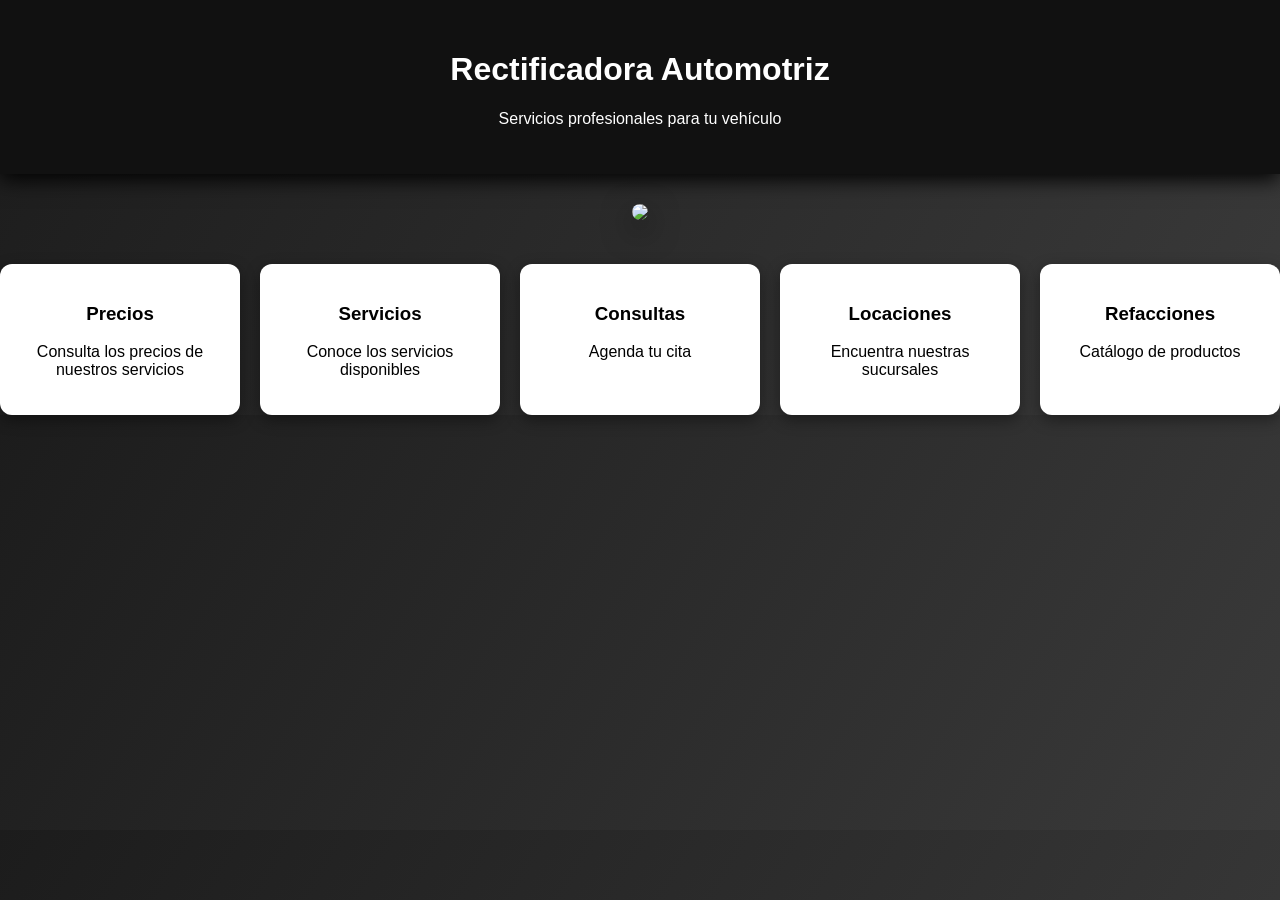
==== index.html @ a3625910 "Add files via upload" ====
<!DOCTYPE html>
<html lang="es">

<head>
<meta charset="UTF-8">
<title>Rectificadora Automotriz</title>
<link rel="stylesheet" href="styles.css">
</head>

<body>

<header>
<h1>Rectificadora Automotriz</h1>
<p>Servicios profesionales para tu vehículo</p>
</header>

<div class="inicio">

<div class="imagen">
<img src="https://images.unsplash.com/photo-1503376780353-7e6692767b70">
</div>

<div class="menu">

<a href="precios.html" class="card">
<h3>Precios</h3>
<p>Consulta los precios de nuestros servicios</p>
</a>

<a href="servicios.html" class="card">
<h3>Servicios</h3>
<p>Conoce los servicios disponibles</p>
</a>

<a href="consultas.html" class="card">
<h3>Consultas</h3>
<p>Agenda tu cita</p>
</a>

<a href="locaciones.html" class="card">
<h3>Locaciones</h3>
<p>Encuentra nuestras sucursales</p>
</a>

<a href="refacciones.html" class="card">
<h3>Refacciones</h3>
<p>Catálogo de productos</p>
</a>

</div>

</div>

</body>
</html>
---- styles.css ----
body{
font-family: Arial;
margin:0;
background:linear-gradient(120deg,#1c1c1c,#3a3a3a);
color:white;
text-align:center;
}

/* Header */

header{
background:#111;
padding:30px;
box-shadow:0px 5px 20px black;
}

/* Imagen inicio */

.imagen img{
width:60%;
margin-top:30px;
border-radius:12px;
box-shadow:0px 10px 30px rgba(0,0,0,0.6);
transition:transform 0.4s;
}

.imagen img:hover{
transform:scale(1.05);
}

/* Menu */

.menu{
display:flex;
flex-wrap:wrap;
justify-content:center;
gap:20px;
margin-top:40px;
}

.card{
background:white;
color:black;
width:200px;
padding:20px;
border-radius:12px;
text-decoration:none;
box-shadow:0px 5px 15px rgba(0,0,0,0.4);
transition:all 0.3s;
}

.card:hover{
transform:translateY(-8px);
background:#e63946;
color:white;
}

/* Contenido de páginas */

.contenido{
background:white;
color:black;
width:70%;
margin:50px auto;
padding:40px;
border-radius:12px;
box-shadow:0px 10px 25px rgba(0,0,0,0.5);
}

/* Tablas */

table{
width:100%;
border-collapse:collapse;
margin-top:20px;
}

table, th, td{
border:1px solid #ccc;
}

th{
background:#e63946;
color:white;
}

th, td{
padding:10px;
}

/* Boton volver */

.volver{
display:inline-block;
margin-top:30px;
padding:12px 25px;
background:#e63946;
color:white;
text-decoration:none;
border-radius:8px;
transition:0.3s;
}

.volver:hover{
background:#c1121f;
}
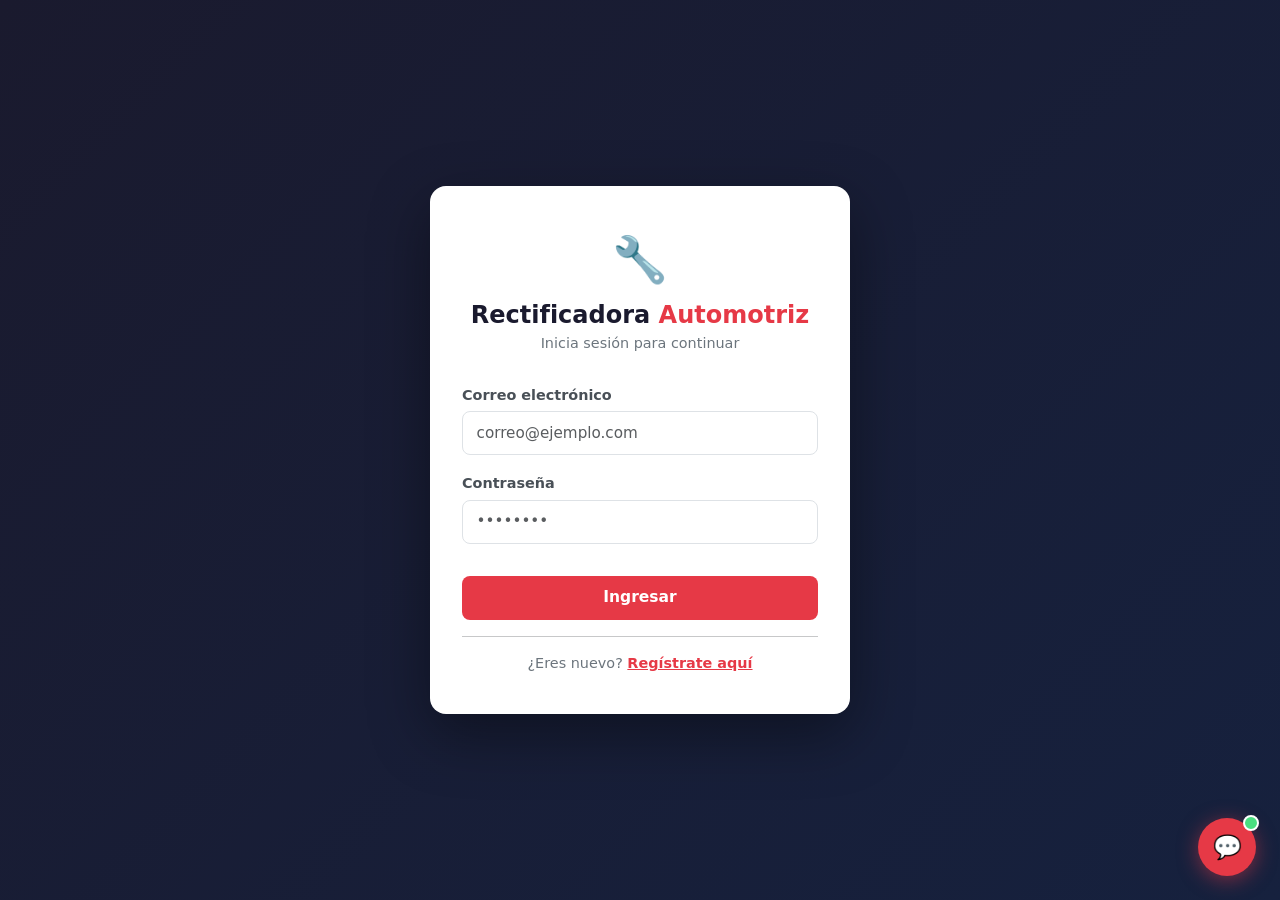
==== commit 7c3069c1: "Add files via upload" ====
--- a/index.html
+++ b/index.html
@@ -1,55 +1,108 @@
-<!DOCTYPE html>
-<html lang="es">
-
-<head>
-<meta charset="UTF-8">
-<title>Rectificadora Automotriz</title>
-<link rel="stylesheet" href="styles.css">
-</head>
-
-<body>
-
-<header>
-<h1>Rectificadora Automotriz</h1>
-<p>Servicios profesionales para tu vehículo</p>
-</header>
-
-<div class="inicio">
-
-<div class="imagen">
-<img src="https://images.unsplash.com/photo-1503376780353-7e6692767b70">
-</div>
-
-<div class="menu">
-
-<a href="precios.html" class="card">
-<h3>Precios</h3>
-<p>Consulta los precios de nuestros servicios</p>
-</a>
-
-<a href="servicios.html" class="card">
-<h3>Servicios</h3>
-<p>Conoce los servicios disponibles</p>
-</a>
-
-<a href="consultas.html" class="card">
-<h3>Consultas</h3>
-<p>Agenda tu cita</p>
-</a>
-
-<a href="locaciones.html" class="card">
-<h3>Locaciones</h3>
-<p>Encuentra nuestras sucursales</p>
-</a>
-
-<a href="refacciones.html" class="card">
-<h3>Refacciones</h3>
-<p>Catálogo de productos</p>
-</a>
-
-</div>
-
-</div>
-
-</body>
-</html>+<!DOCTYPE html>
+<html lang="es">
+<head>
+<meta charset="UTF-8">
+<meta name="viewport" content="width=device-width, initial-scale=1.0">
+<title>Inicio – Rectificadora Automotriz</title>
+<link href="https://cdn.jsdelivr.net/npm/bootstrap@5.3.3/dist/css/bootstrap.min.css" rel="stylesheet">
+<link rel="stylesheet" href="styles.css">
+</head>
+<body>
+
+<!-- NAVBAR -->
+<nav class="navbar navbar-expand-lg">
+  <div class="container-fluid px-4">
+    <a class="navbar-brand" href="index.html">🔧 Rectificadora <span>Automotriz</span></a>
+    <button class="navbar-toggler" type="button" data-bs-toggle="collapse" data-bs-target="#navMenu">
+      <span class="navbar-toggler-icon"></span>
+    </button>
+    <div class="collapse navbar-collapse" id="navMenu">
+      <ul class="navbar-nav me-auto ms-3 gap-1">
+        <li class="nav-item"><a class="nav-link active" href="index.html">🏠 Inicio</a></li>
+        <li class="nav-item"><a class="nav-link" href="precios.html">💰 Precios</a></li>
+        <li class="nav-item"><a class="nav-link" href="servicios.html">🛠 Servicios</a></li>
+        <li class="nav-item"><a class="nav-link" href="consultas.html">📅 Agendar</a></li>
+        <li class="nav-item"><a class="nav-link" href="locaciones.html">📍 Locaciones</a></li>
+        <li class="nav-item"><a class="nav-link" href="refacciones.html">🔩 Refacciones</a></li>
+      </ul>
+      <div class="d-flex align-items-center gap-3 mt-2 mt-lg-0">
+        <span class="badge-user" id="navUsuario"></span>
+        <button onclick="logout()" class="btn-outline-rojo" style="border-color:rgba(255,255,255,0.4); color:rgba(255,255,255,0.8);">Cerrar sesión</button>
+      </div>
+    </div>
+  </div>
+</nav>
+
+<!-- HERO -->
+<div class="hero">
+  <h1>Bienvenido a Rectificadora <span style="color:#e63946">Automotriz</span></h1>
+  <p>Tu taller de confianza. Servicio profesional, calidad garantizada.</p>
+</div>
+
+<!-- IMAGEN -->
+<div class="container my-4">
+  <img src="https://images.unsplash.com/photo-1503376780353-7e6692767b70?w=1200&q=80" alt="Taller automotriz" class="hero-img">
+</div>
+
+<!-- MENÚ CARDS -->
+<div class="container pb-4">
+  <div class="row g-3 justify-content-center">
+
+    <div class="col-6 col-sm-4 col-md-3 col-lg-2">
+      <a href="precios.html" class="card-menu">
+        <div class="icon">💰</div>
+        <h5>Precios</h5>
+        <p>Lista de servicios</p>
+      </a>
+    </div>
+
+    <div class="col-6 col-sm-4 col-md-3 col-lg-2">
+      <a href="servicios.html" class="card-menu">
+        <div class="icon">🛠</div>
+        <h5>Servicios</h5>
+        <p>Lo que ofrecemos</p>
+      </a>
+    </div>
+
+    <div class="col-6 col-sm-4 col-md-3 col-lg-2">
+      <a href="consultas.html" class="card-menu">
+        <div class="icon">📅</div>
+        <h5>Agendar</h5>
+        <p>Agenda tu cita</p>
+      </a>
+    </div>
+
+    <div class="col-6 col-sm-4 col-md-3 col-lg-2">
+      <a href="ver_citas.html" class="card-menu">
+        <div class="icon">📋</div>
+        <h5>Mis citas</h5>
+        <p>Ver mis citas</p>
+      </a>
+    </div>
+
+    <div class="col-6 col-sm-4 col-md-3 col-lg-2">
+      <a href="locaciones.html" class="card-menu">
+        <div class="icon">📍</div>
+        <h5>Locaciones</h5>
+        <p>Nuestras sucursales</p>
+      </a>
+    </div>
+
+    <div class="col-6 col-sm-4 col-md-3 col-lg-2">
+      <a href="refacciones.html" class="card-menu">
+        <div class="icon">🔩</div>
+        <h5>Refacciones</h5>
+        <p>Catálogo</p>
+      </a>
+    </div>
+
+  </div>
+</div>
+
+<div class="footer">© 2026 Rectificadora Automotriz · Todos los derechos reservados</div>
+
+<script src="https://cdn.jsdelivr.net/npm/bootstrap@5.3.3/dist/js/bootstrap.bundle.min.js"></script>
+<script src="session.js"></script>
+<script src="chatbot.js"></script>
+</body>
+</html>
--- a/styles.css
+++ b/styles.css
@@ -1,106 +1,107 @@
-body{
-font-family: Arial;
-margin:0;
-background:linear-gradient(120deg,#1c1c1c,#3a3a3a);
-color:white;
-text-align:center;
-}
-
-/* Header */
-
-header{
-background:#111;
-padding:30px;
-box-shadow:0px 5px 20px black;
-}
-
-/* Imagen inicio */
-
-.imagen img{
-width:60%;
-margin-top:30px;
-border-radius:12px;
-box-shadow:0px 10px 30px rgba(0,0,0,0.6);
-transition:transform 0.4s;
-}
-
-.imagen img:hover{
-transform:scale(1.05);
-}
-
-/* Menu */
-
-.menu{
-display:flex;
-flex-wrap:wrap;
-justify-content:center;
-gap:20px;
-margin-top:40px;
-}
-
-.card{
-background:white;
-color:black;
-width:200px;
-padding:20px;
-border-radius:12px;
-text-decoration:none;
-box-shadow:0px 5px 15px rgba(0,0,0,0.4);
-transition:all 0.3s;
-}
-
-.card:hover{
-transform:translateY(-8px);
-background:#e63946;
-color:white;
-}
-
-/* Contenido de páginas */
-
-.contenido{
-background:white;
-color:black;
-width:70%;
-margin:50px auto;
-padding:40px;
-border-radius:12px;
-box-shadow:0px 10px 25px rgba(0,0,0,0.5);
-}
-
-/* Tablas */
-
-table{
-width:100%;
-border-collapse:collapse;
-margin-top:20px;
-}
-
-table, th, td{
-border:1px solid #ccc;
-}
-
-th{
-background:#e63946;
-color:white;
-}
-
-th, td{
-padding:10px;
-}
-
-/* Boton volver */
-
-.volver{
-display:inline-block;
-margin-top:30px;
-padding:12px 25px;
-background:#e63946;
-color:white;
-text-decoration:none;
-border-radius:8px;
-transition:0.3s;
-}
-
-.volver:hover{
-background:#c1121f;
-}+/* ===== PALETA DE COLORES ===== */
+:root {
+  --rojo:     #e63946;
+  --rojo-dark:#c1121f;
+  --carbon:   #1a1a2e;
+  --gris:     #16213e;
+  --blanco:   #f8f9fa;
+  --texto:    #212529;
+  --sombra:   0 4px 24px rgba(0,0,0,0.13);
+  --radio:    12px;
+}
+
+body {
+  font-family: 'Segoe UI', system-ui, sans-serif;
+  background: #f0f2f5;
+  color: var(--texto);
+  min-height: 100vh;
+}
+
+/* NAVBAR */
+.navbar { background: var(--carbon) !important; box-shadow: 0 2px 16px rgba(0,0,0,0.4); }
+.navbar-brand { font-weight: 800; font-size: 1.15rem; color: white !important; letter-spacing: 0.4px; }
+.navbar-brand span { color: var(--rojo); }
+.nav-link { color: rgba(255,255,255,0.8) !important; font-weight: 500; border-radius: 6px; transition: all 0.2s; }
+.nav-link:hover { color: white !important; background: rgba(255,255,255,0.1); }
+.nav-link.active { color: white !important; background: var(--rojo) !important; }
+.navbar-toggler { border-color: rgba(255,255,255,0.3); }
+.navbar-toggler-icon { filter: invert(1); }
+
+/* HERO */
+.hero { background: linear-gradient(135deg, var(--carbon) 0%, var(--gris) 100%); color: white; padding: 3rem 1rem 2rem; text-align: center; }
+.hero h1 { font-weight: 800; font-size: clamp(1.5rem, 4vw, 2.5rem); }
+.hero p  { color: rgba(255,255,255,0.7); font-size: 1rem; margin-bottom: 0; }
+
+/* HERO IMG */
+.hero-img { width: 100%; max-height: 320px; object-fit: cover; border-radius: var(--radio); box-shadow: var(--sombra); }
+
+/* CARDS MENÚ */
+.card-menu { background: white; border: none; border-radius: var(--radio); box-shadow: var(--sombra); text-decoration: none; color: var(--texto); transition: transform 0.25s, box-shadow 0.25s; display: block; padding: 1.8rem 1rem; text-align: center; }
+.card-menu:hover { transform: translateY(-6px); box-shadow: 0 14px 32px rgba(230,57,70,0.22); color: var(--texto); }
+.card-menu .icon { font-size: 2.2rem; margin-bottom: 0.6rem; }
+.card-menu h5 { font-weight: 700; color: var(--rojo); margin-bottom: 0.25rem; font-size: 1.05rem; }
+.card-menu p  { font-size: 0.85rem; color: #6c757d; margin: 0; }
+
+/* CARD CONTENIDO */
+.card-content { background: white; border-radius: var(--radio); box-shadow: var(--sombra); padding: 2.2rem; margin: 2rem auto; }
+
+/* FORMULARIOS */
+.form-label { font-weight: 600; color: #495057; margin-bottom: 0.3rem; font-size: 0.9rem; }
+.form-control, .form-select { border-radius: 8px; border: 1.5px solid #dee2e6; padding: 0.6rem 0.85rem; transition: border-color 0.2s, box-shadow 0.2s; font-size: 0.95rem; }
+.form-control:focus, .form-select:focus { border-color: var(--rojo); box-shadow: 0 0 0 3px rgba(230,57,70,0.15); outline: none; }
+.form-control.is-invalid { border-color: #dc3545; }
+.form-control.is-valid, .form-select.is-valid { border-color: #198754; }
+
+/* BOTONES */
+.btn-rojo { background: var(--rojo); color: white; border: none; border-radius: 8px; padding: 0.65rem 2rem; font-weight: 600; font-size: 0.97rem; transition: background 0.2s, transform 0.15s; cursor: pointer; text-decoration: none; display: inline-block; }
+.btn-rojo:hover { background: var(--rojo-dark); color: white; transform: translateY(-1px); }
+.btn-rojo:disabled { opacity: 0.65; cursor: not-allowed; transform: none; }
+.btn-outline-rojo { background: transparent; color: var(--rojo); border: 2px solid var(--rojo); border-radius: 8px; padding: 0.55rem 1.4rem; font-weight: 600; font-size: 0.93rem; transition: all 0.2s; text-decoration: none; display: inline-block; }
+.btn-outline-rojo:hover { background: var(--rojo); color: white; }
+
+/* ALERTAS */
+.alerta { border-radius: 8px; padding: 0.8rem 1.1rem; font-weight: 500; font-size: 0.92rem; display: flex; align-items: center; gap: 0.5rem; margin-top: 1rem; }
+.alerta-exito { background: #d1fadf; color: #166534; border: 1.5px solid #86efac; }
+.alerta-error  { background: #fee2e2; color: #991b1b; border: 1.5px solid #fca5a5; }
+.alerta-info   { background: #dbeafe; color: #1e40af; border: 1.5px solid #93c5fd; }
+
+/* TABLA */
+.tabla-custom { width: 100%; border-collapse: separate; border-spacing: 0; border-radius: 10px; overflow: hidden; box-shadow: 0 2px 12px rgba(0,0,0,0.08); }
+.tabla-custom thead th { background: var(--carbon); color: white; padding: 0.85rem 1rem; font-weight: 600; font-size: 0.85rem; text-transform: uppercase; letter-spacing: 0.5px; }
+.tabla-custom tbody td { padding: 0.8rem 1rem; border-bottom: 1px solid #f0f0f0; font-size: 0.93rem; }
+.tabla-custom tbody tr:last-child td { border-bottom: none; }
+.tabla-custom tbody tr:hover { background: #fff5f5; }
+.tabla-custom .precio { font-weight: 700; color: var(--rojo); }
+
+/* BADGE USUARIO NAVBAR */
+.badge-user { background: rgba(255,255,255,0.12); color: white; border-radius: 20px; padding: 0.3rem 0.9rem; font-size: 0.82rem; font-weight: 500; }
+
+/* SUCURSALES */
+.sucursal-card { background: #f8f9fa; border-left: 4px solid var(--rojo); border-radius: 0 10px 10px 0; padding: 1.1rem 1.4rem; margin-bottom: 1rem; }
+.sucursal-card h5 { font-weight: 700; margin-bottom: 0.25rem; color: var(--carbon); }
+.sucursal-card p  { margin: 0.1rem 0; color: #6c757d; font-size: 0.9rem; }
+
+/* CITAS ADMIN */
+.cita-item { background: #f8f9fa; border-radius: 10px; padding: 1rem 1.3rem; margin-bottom: 0.75rem; display: flex; align-items: center; justify-content: space-between; flex-wrap: wrap; gap: 0.5rem; border-left: 4px solid var(--rojo); }
+.cita-info p { margin: 0; font-size: 0.9rem; color: #495057; }
+.cita-info strong { color: var(--carbon); }
+
+/* SPINNER */
+.spinner-btn { width: 1rem; height: 1rem; border: 2px solid rgba(255,255,255,0.4); border-top-color: white; border-radius: 50%; animation: spin 0.7s linear infinite; display: none; vertical-align: middle; margin-right: 0.3rem; }
+@keyframes spin { to { transform: rotate(360deg); } }
+
+/* EMPTY STATE */
+.empty-state { text-align: center; padding: 3rem 1rem; color: #adb5bd; }
+.empty-state .icon { font-size: 3.5rem; margin-bottom: 1rem; }
+
+/* FOOTER */
+.footer { text-align: center; padding: 1.5rem; color: #adb5bd; font-size: 0.82rem; margin-top: 1rem; border-top: 1px solid #e9ecef; }
+
+/* RESPONSIVE */
+@media (max-width: 768px) {
+  .card-content { padding: 1.3rem 1rem; margin: 1rem 0.5rem; }
+  .hero { padding: 2rem 1rem 1.5rem; }
+  .btn-rojo, .btn-outline-rojo { width: 100%; text-align: center; margin-bottom: 0.5rem; }
+  .cita-item { flex-direction: column; align-items: flex-start; }
+  .tabla-custom thead th, .tabla-custom tbody td { padding: 0.6rem 0.5rem; font-size: 0.8rem; }
+}
